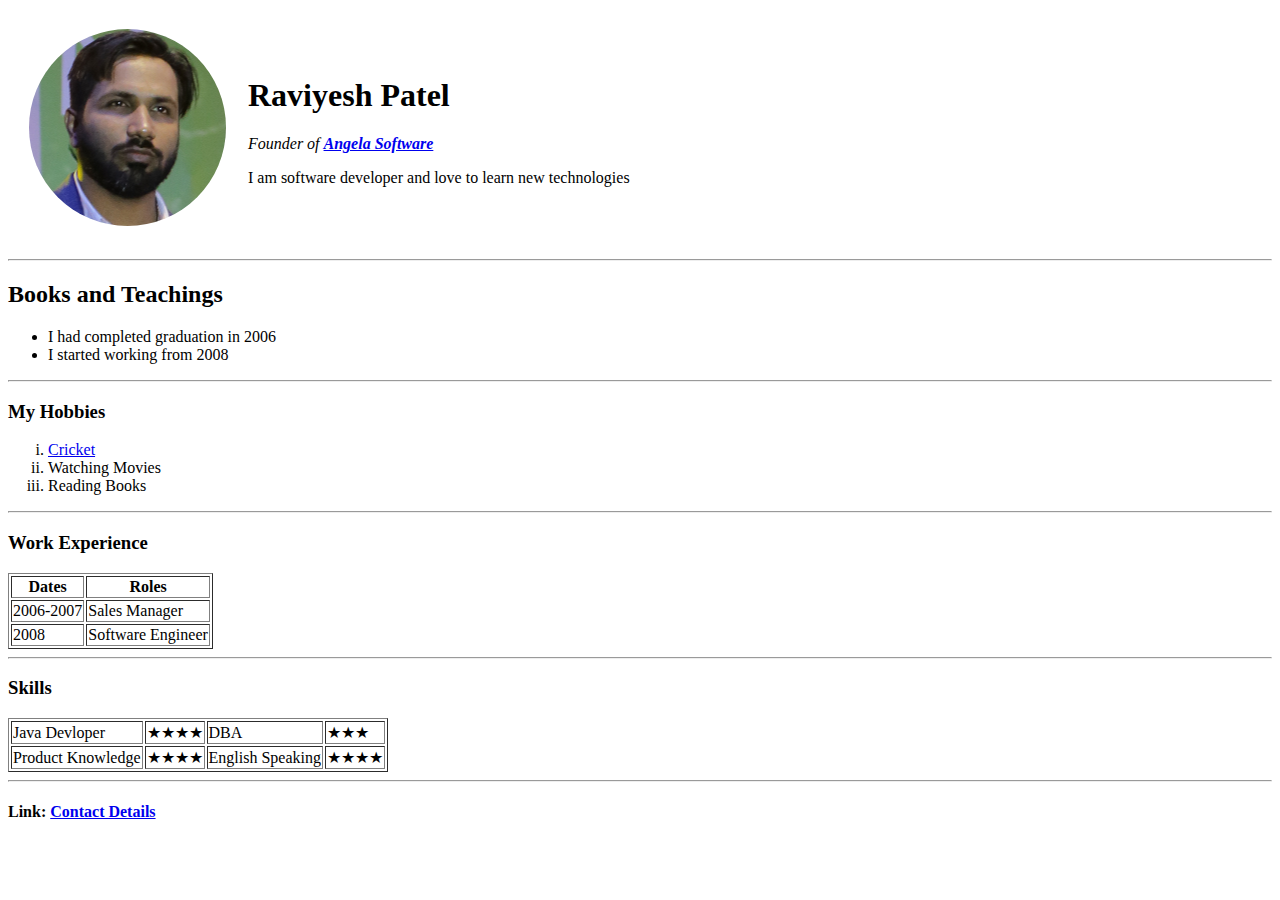
==== index.html @ ffbae01a "Added initial cv websites" ====
<!DOCTYPE html>
<html lang="en" dir="ltr">

<head>
  <meta charset="utf-8">
  <title>Raviyesh Personal Site</title>
</head>

<body>
  <table cellspacing="20">
    <tr>
      <td>
        <img src="images\raviyesh1.png" alt="Raviyesh's Profile Picture"/>
        </td>
        <td>
          <h1>Raviyesh Patel</h1>
          <p>
            <em>Founder of <strong><a href="https://www.google.com">Angela Software</a></strong></em>
            </p>
            <p>I am software developer and love to learn new technologies</p>

          </td>
      </tr>
    </table>

<hr />
    <h2>Books and Teachings</h2>
    <ul>
      <li>I had completed graduation in 2006</li>
      <li>
        I started working from 2008
        </li>
      </ul>
      <hr />

      <h3>My Hobbies</h3>
      <ol type="i">
        <li>
          <a href="https://google.com">Cricket</a>
          </li>
          <li>
            Watching Movies
            </li>
            <li>
              Reading Books
              </li>
        </ol>
        <hr />
        <h3>Work Experience</h3>
        <table border="1">
          <thead>
            <tr>
              <th>
                Dates
                </th>
                <th>
                  Roles
                  </th>
              </tr>
          </thead>
          <tbody>
          <tr>
            <td>
              2006-2007
              </td>
              <td>
                Sales Manager
                </td>
            </tr>
            <tr>
              <td>
                2008
                </td>
                <td>
                  Software Engineer
                  </td>
              </tr>
              </tbody>
          </table>
          <hr />
          <h3>Skills</h3>
          <table border="1">
            <tr>
                <td>
                  Java Devloper
                  </td>
                  <td>
                    &#9733;&#9733;&#9733;&#9733;
                    </td>
                  <td>
                    DBA
                    </td>
                    <td>
                      &#9733;&#9733;&#9733;
                      </td>
              </tr>
              <tr>
                <td>
                Product Knowledge
                </td>
                <td>
                  &#9733;&#9733;&#9733;&#9733;
                  </td>
                  <td>
                  English Speaking
                  </td>
                  <td>
                    &#9733;&#9733;&#9733;&#9733;
                    </td>
                </tr>
            </table>
        <hr />
        <h4>Link: <a href="ContactDetails.html"><strong>Contact Details</strong></a></h4>
        </body>

</html>
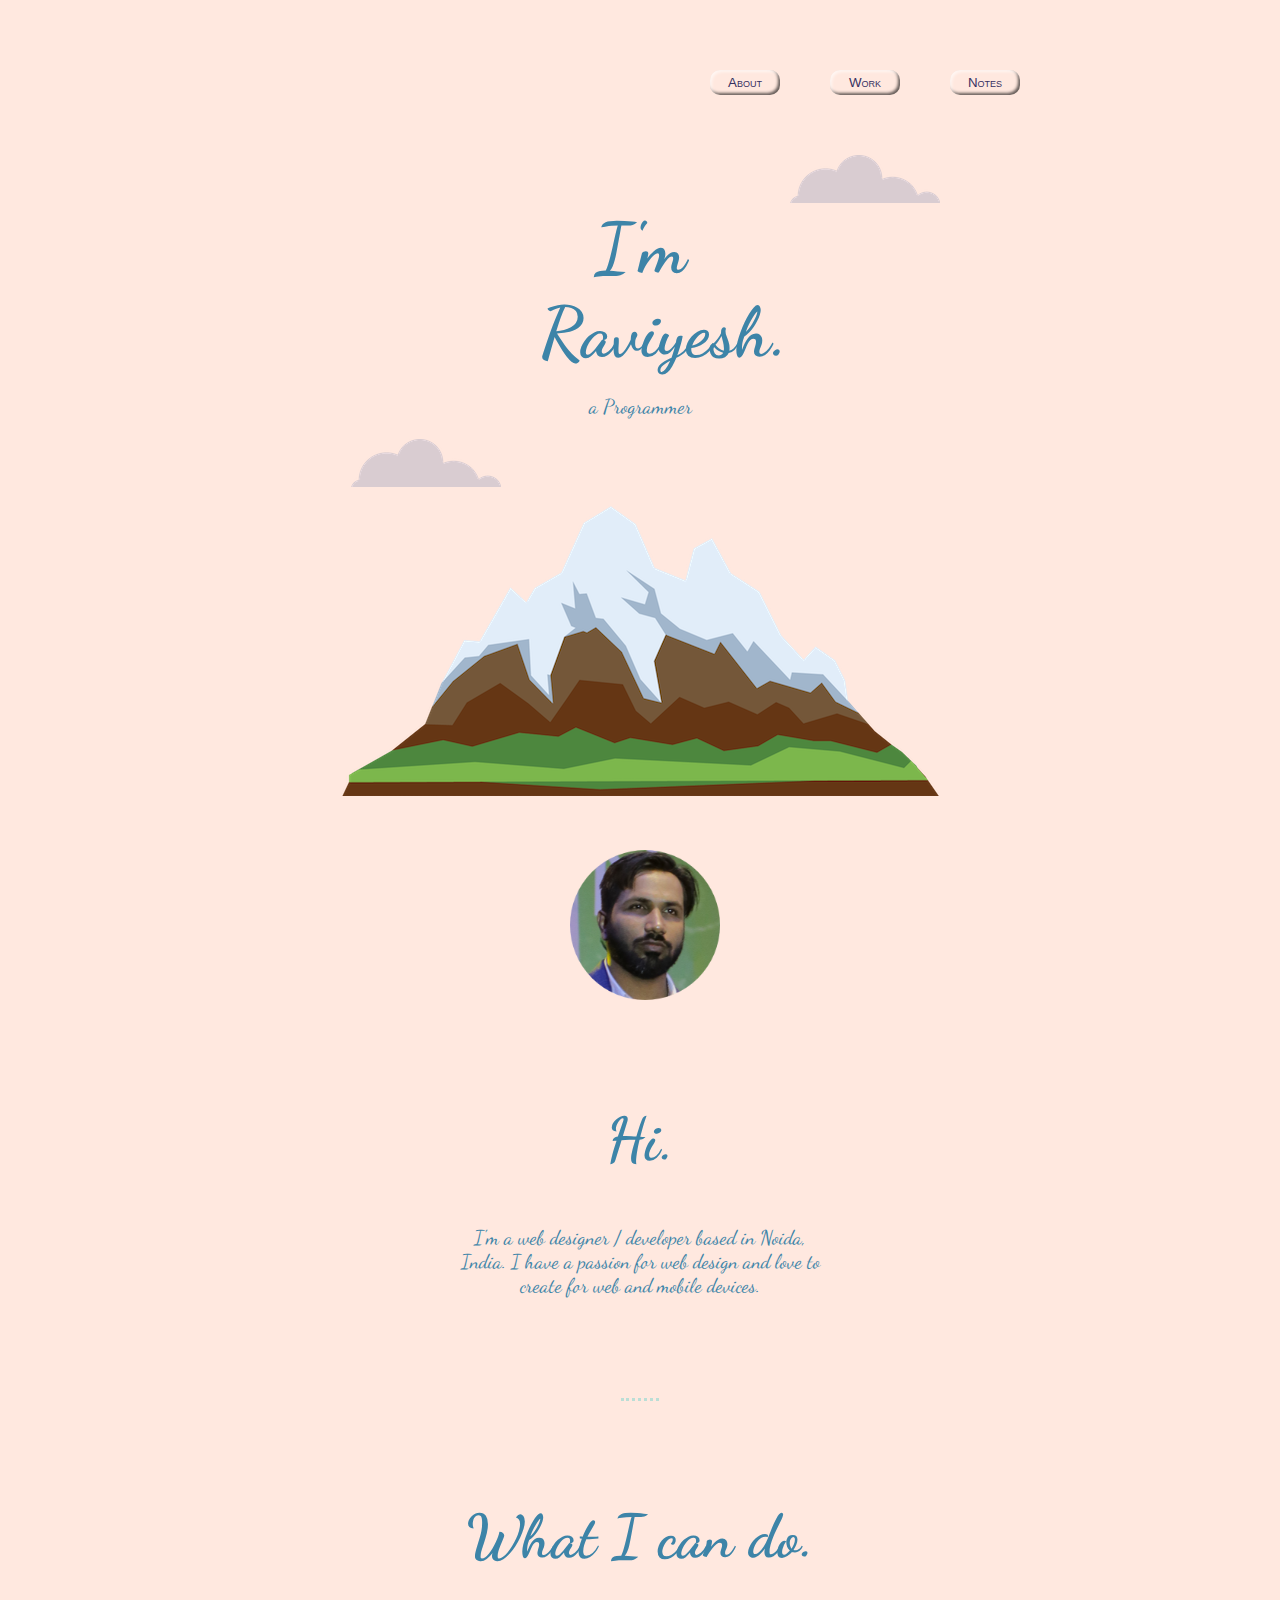
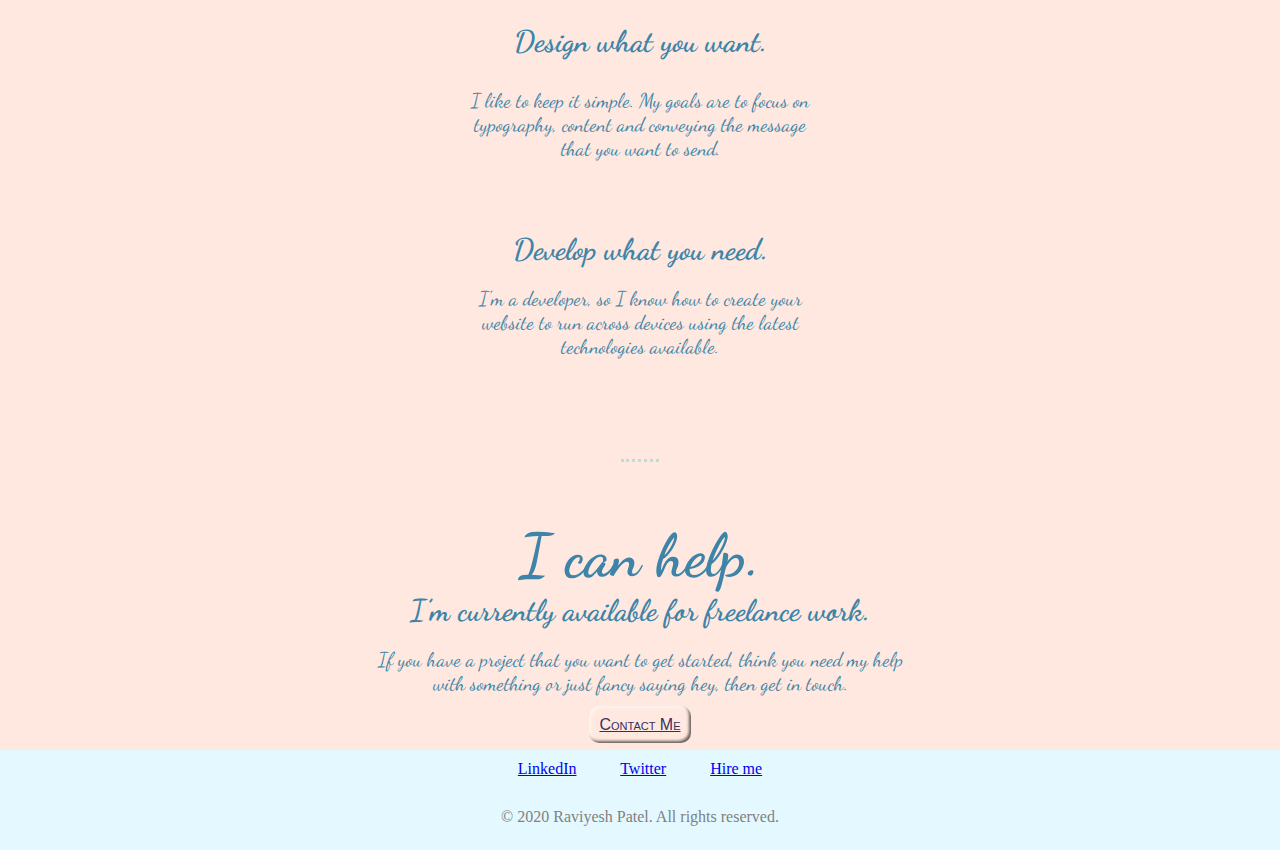
==== commit 7173f87c: "Changes in dummy website" ====
--- a/index.html
+++ b/index.html
@@ -1,116 +1,61 @@
 <!DOCTYPE html>
 <html lang="en" dir="ltr">
+  <head>
+    <meta charset="utf-8">
+    <title>I am awesome!</title>
+    <link rel="stylesheet" href="css/styles.css">
+    <link rel="icon" href="icon/favicon.ico">
+    <link href="https://fonts.googleapis.com/css2?family=Dancing+Script&display=swap" rel="stylesheet">
+  </head>
+  <body>
+    <div class="topDiv">
+      <input id="aboutB" type="button" value="About" height="20" width="80" />
+      <input id="workB" type="button" value="Work" />
+      <input id="noteB" type="button" value="Notes" />
+  <img class="img4" src="images/Logo.PNG" alt="logo-image" />
+    </div>
+    <div class="midDiv">
+      <img class="img1" src="images/cloud.png" alt="cloud-image" />
 
-<head>
-  <meta charset="utf-8">
-  <title>Raviyesh Personal Site</title>
-</head>
+      <h1>I'm Raviyesh.</h1>
 
-<body>
-  <table cellspacing="20">
-    <tr>
-      <td>
-        <img src="images\raviyesh1.png" alt="Raviyesh's Profile Picture"/>
-        </td>
-        <td>
-          <h1>Raviyesh Patel</h1>
-          <p>
-            <em>Founder of <strong><a href="https://www.google.com">Angela Software</a></strong></em>
-            </p>
-            <p>I am software developer and love to learn new technologies</p>
+      <p id="p1">
+        a Programmer
+        </p>
+        <img class="img2" src="images/cloud.png" alt="cloud-image" />
+        <img class="img3" src="images/mountain.png" alt="mountain-image"/>
+        <br />
+        <img class="myImage" src="images/raviyesh1.png" alt="my-image" />
+      <h2>Hi.</h2>
+      <p id="p2">
+        I'm a web designer / developer based in Noida,<br /> India. I have a passion for web design and love to<br /> create for web and mobile devices.
+      </p>
+      <hr />
+      <h1 id="header2">What I can do.</h1>
+      <h2 id="header3">Design what you want.</h2>
+      <p id="p3">
+        I like to keep it simple. My goals are to focus on <br />typography, content and conveying the message <br />that you want to send.
+      </p>
+      <h2 id="header4">Develop what you need.</h2>
+      <p id="p4">
+        I'm a developer, so I know how to create your <br />website to run across devices using the latest <br />technologies available.
+      </p>
+      <hr />
+      <h1 id="header5">I can help.</h1>
+      <h2 id="header6">I’m currently available for freelance work.</h2>
+      <p id="p5">
+        If you have a project that you want to get started, think you need my help <br />with something or just fancy saying hey, then get in touch.
+      </p>
+      <a class="messageB" href="mailto:raviyesh4@gmail.com">Contact Me</a>
 
-          </td>
-      </tr>
-    </table>
-
-<hr />
-    <h2>Books and Teachings</h2>
-    <ul>
-      <li>I had completed graduation in 2006</li>
-      <li>
-        I started working from 2008
-        </li>
-      </ul>
-      <hr />
-
-      <h3>My Hobbies</h3>
-      <ol type="i">
-        <li>
-          <a href="https://google.com">Cricket</a>
-          </li>
-          <li>
-            Watching Movies
-            </li>
-            <li>
-              Reading Books
-              </li>
-        </ol>
-        <hr />
-        <h3>Work Experience</h3>
-        <table border="1">
-          <thead>
-            <tr>
-              <th>
-                Dates
-                </th>
-                <th>
-                  Roles
-                  </th>
-              </tr>
-          </thead>
-          <tbody>
-          <tr>
-            <td>
-              2006-2007
-              </td>
-              <td>
-                Sales Manager
-                </td>
-            </tr>
-            <tr>
-              <td>
-                2008
-                </td>
-                <td>
-                  Software Engineer
-                  </td>
-              </tr>
-              </tbody>
-          </table>
-          <hr />
-          <h3>Skills</h3>
-          <table border="1">
-            <tr>
-                <td>
-                  Java Devloper
-                  </td>
-                  <td>
-                    &#9733;&#9733;&#9733;&#9733;
-                    </td>
-                  <td>
-                    DBA
-                    </td>
-                    <td>
-                      &#9733;&#9733;&#9733;
-                      </td>
-              </tr>
-              <tr>
-                <td>
-                Product Knowledge
-                </td>
-                <td>
-                  &#9733;&#9733;&#9733;&#9733;
-                  </td>
-                  <td>
-                  English Speaking
-                  </td>
-                  <td>
-                    &#9733;&#9733;&#9733;&#9733;
-                    </td>
-                </tr>
-            </table>
-        <hr />
-        <h4>Link: <a href="ContactDetails.html"><strong>Contact Details</strong></a></h4>
-        </body>
-
+    </div>
+    <div class="bottomDiv">
+    <a class="footer-link" target="_blank" style="margin-right: 40px;" href="https://www.linkedin.com/in/ng-raviyesh-03a67b183/">LinkedIn</a>
+    <a class="footer-link" target="_blank" href="https://twitter.com/raviyeshpatel">Twitter</a>
+    <a class="footer-link" target="_blank" style="margin-left: 40px;" href="mailto:raviyesh4@gmail.com">Hire me</a>
+    <p id="copyrights">
+      © 2020 Raviyesh Patel. All rights reserved.
+    </p>
+    </div>
+  </body>
 </html>
--- a/css/styles.css
+++ b/css/styles.css
@@ -0,0 +1,274 @@
+body{
+  margin: 0;
+  text-align: center;
+}
+.footer-link{
+  position: relative;
+  margin-top: 0;
+  top: 10px;
+}
+h1{
+  font-family: 'Dancing Script', cursive;
+  font-variant: normal;
+  font-size: 70px;
+  color: #3d84a8;
+  margin-top: 0;
+  width: 200px;
+  margin: 0 auto 0 auto;
+}
+#header2{
+  font-family: 'Dancing Script', cursive;
+  font-variant: normal;
+  font-size: 60px;
+  color: #3d84a8;
+  margin-top: 100px;
+  width: 400px;
+}
+h2{
+  font-family: 'Dancing Script', cursive;
+  font-variant: normal;
+  font-size: 60px;
+  color: #3d84a8;
+  position: relative;
+  margin-top: 80px;
+  width: 200px;
+  margin: 0 auto 0 auto;
+  top: 150px;
+}
+#header3{
+  font-family: 'Dancing Script', cursive;
+  font-variant: normal;
+  font-size: 30px;
+  color: #3d84a8;
+  position: relative;
+  margin-top: 50px;
+  width: 400px;
+  margin: 0 auto 0 auto;
+  top: 50px;
+}
+#header4{
+  font-family: 'Dancing Script', cursive;
+  font-variant: normal;
+  font-size: 30px;
+  color: #3d84a8;
+  position: relative;
+  margin-top: 50px;
+  width: 400px;
+  margin: 0 auto 0 auto;
+  top: 50px;
+}
+#header5{
+  font-family: 'Dancing Script', cursive;
+  font-variant: normal;
+  font-size: 60px;
+  color: #3d84a8;
+  position: relative;
+  margin-top: 100px;
+  width: 400px;
+  margin: 0 auto 0 auto;
+  top: 50px;
+}
+#header6{
+  font-family: 'Dancing Script', cursive;
+  font-variant: normal;
+  font-size: 30px;
+  color: #3d84a8;
+  position: relative;
+  margin-top: 50px;
+  width: 600px;
+  margin: 0 auto 0 auto;
+  top: 50px;
+}
+#p1{
+  font-family: 'Dancing Script', cursive;
+  font-variant: normal;
+  font-size: 20px;
+  color: #3d84a8;
+}
+#p2{
+  font-family: 'Dancing Script', cursive;
+  font-variant: normal;
+  font-size: 20px;
+  color: #3d84a8;
+  margin-top: 200px;
+  top: 100px;
+}
+#p3{
+  font-family: 'Dancing Script', cursive;
+  font-variant: normal;
+  font-size: 20px;
+  color: #3d84a8;
+  margin-top: 80px;
+  top: 100px;
+}
+#p4{
+  font-family: 'Dancing Script', cursive;
+  font-variant: normal;
+  font-size: 20px;
+  color: #3d84a8;
+  margin-top: 70px;
+  top: 50px;
+}
+#p5{
+  font-family: 'Dancing Script', cursive;
+  font-variant: normal;
+  font-size: 20px;
+  color: #3d84a8;
+  margin-top: 70px;
+  top: 50px;
+}
+hr{
+  border-style: none;
+  border-top-style: dotted;
+  border-color: #bbded6;
+  border-width: 3px;
+  width: 3%;
+  margin-top: 100px;
+}
+.topDiv{
+  background-color: #ffe8df;
+  position: relative;
+  height: 100px;
+}
+#aboutB{
+  border: 0;
+  background-color: #ffe8df;
+  border-radius: 10px;
+  color: #363062;
+  font-family: sans-serif;
+  font-weight: lighter;
+  font-style: normal;
+  font-variant: small-caps;
+  height: 25px;
+  width: 70px;
+  top: 70px;
+  position: absolute;
+  right: 500px;
+  box-shadow: inset 2px 2px 3px rgba(255, 255, 255, .6),
+                inset -2px -2px 3px rgba(0, 0, 0, .6);
+}
+#aboutB:hover {
+    background-color: #c3bef0;
+}
+#aboutB:active {
+    box-shadow: inset -2px -2px 3px rgba(255, 255, 255, .6),
+                inset 2px 2px 3px rgba(0, 0, 0, .6);
+}
+#workB{
+  border: 0;
+  background-color: #ffe8df;
+  border-radius: 10px;
+  color: #363062;
+  font-family: sans-serif;
+  font-weight: lighter;
+  font-style: normal;
+  font-variant: small-caps;
+  height: 25px;
+  width: 70px;
+  top: 70px;
+  position: absolute;
+  right: 380px;
+  box-shadow: inset 2px 2px 3px rgba(255, 255, 255, .6),
+                inset -2px -2px 3px rgba(0, 0, 0, .6);
+}
+#workB:hover {
+    background-color: #c3bef0;
+}
+#workB:active {
+    box-shadow: inset -2px -2px 3px rgba(255, 255, 255, .6),
+                inset 2px 2px 3px rgba(0, 0, 0, .6);
+}
+#noteB{
+  border: 0;
+  background-color: #ffe8df;
+  border-radius: 10px;
+  color: #363062;
+  font-family: sans-serif;
+  font-weight: lighter;
+  font-style: normal;
+  font-variant: small-caps;
+  height: 25px;
+  width: 70px;
+  top: 70px;
+  position: absolute;
+  right: 260px;
+  box-shadow: inset 2px 2px 3px rgba(255, 255, 255, .6),
+                inset -2px -2px 3px rgba(0, 0, 0, .6);
+}
+#noteB:hover {
+    background-color: #c3bef0;
+}
+#noteB:active {
+    box-shadow: inset -2px -2px 3px rgba(255, 255, 255, .6),
+                inset 2px 2px 3px rgba(0, 0, 0, .6);
+}
+.messageB{
+  background-color: #ffe8df;
+  border-radius: 10px;
+  color: #363062;
+  font-family: sans-serif;
+  font-weight: lighter;
+  font-style: normal;
+  font-variant: small-caps;
+  font-family:  sans-serif;
+  padding: 10px 10px 10px 10px;
+  font-variant: small-caps;
+  font-style: normal;
+  height: 50px;
+  width: 200px;
+  margin-top: 80px;
+  top: 80px;
+  box-shadow: inset 2px 2px 3px rgba(255, 255, 255, .6),
+                inset -2px -2px 3px rgba(0, 0, 0, .6);
+}
+.messageB:hover {
+    background-color: green;
+}
+.messageB:active {
+    box-shadow: inset -2px -2px 3px rgba(255, 255, 255, .6),
+                inset 2px 2px 3px rgba(0, 0, 0, .6);
+}
+.midDiv{
+  background-color: #ffe8df;
+  height: 2200px;
+  position: relative;
+  margin-top: 0;
+  padding-top: 50px;
+}
+.bottomDiv{
+  background-color: #e4f9ff;
+  height: 100px;
+  margin-top: 0px;
+}
+.img4{
+  position: fixed;
+  padding-left: 5px;
+  height: 200px;
+  width: 200px;
+  visibility: hidden;
+  margin-top: 5px;
+  padding-top: 5px;
+}
+.myImage{
+padding-left: 10px;
+position: relative;
+height: 150px;
+width: 150px;
+top:50px;
+}
+.img1{
+  padding-left: 450px;
+  padding-top: 5px;
+  margin-top: 0;
+}
+.img2{
+  position: absolute;
+  padding-left: 10px;
+}
+#copyrights{
+  font-family: serif;
+  position: relative;
+  color: grey;
+  margin-top: 20px;
+  top: 20px;
+}
